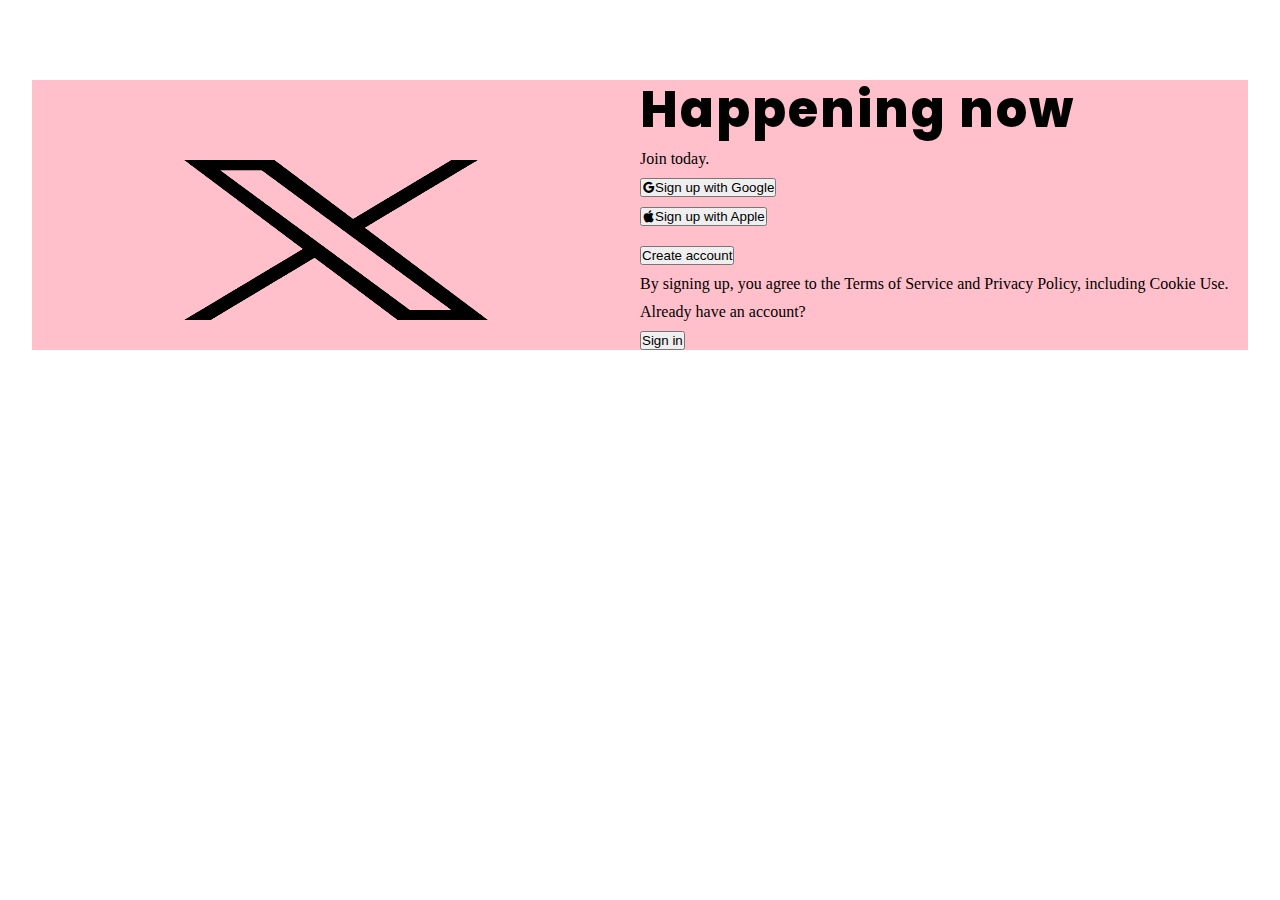
==== index.html @ 2c320eb1 "First Commit." ====
<!DOCTYPE html>
<html lang="en">
<head>
    <meta charset="UTF-8">
    <meta name="viewport" content="width=device-width, initial-scale=1.0">
    <link rel="stylesheet" href="/css/remixicon.css">
    <link rel="stylesheet" href="/css/style.css">
    <title>X Clone</title>
</head>
<body>

    <div class="x-part-and-sign-up">
        <div class="x-logo-div"><img class="x-logo-img" src="/images/x-logo-removebg-preview.png" alt=""></div>
        <div class="sign-up-part">
            <h1 class="page-head-text">Happening now</h1>
            <div class="">Join today.</div>
            <div><button><span><i class="ri-google-fill"></i></span>Sign up with Google</button></div>
            <div><button><span><i class="ri-apple-fill"></i></span>Sign up with Apple</button></div>
            <div></div>
            <div><button>Create account</button></div>
            <div>By signing up, you agree to the Terms of Service and Privacy Policy, including Cookie Use.</div>
            <div>Already have an account?</div>
            <div><button>Sign in</button></div>
        </div>
    </div>



    <script src="/app.js"></script>
</body>
</html>
---- css/style.css ----
@import url('https://fonts.googleapis.com/css2?family=Manrope:wght@200;300;400;500;600;700;800&display=swap');
@import url('https://fonts.googleapis.com/css2?family=Poppins:wght@100;200;300;400;500;600;700;800;900&display=swap');

*{
    margin: 0;
    padding: 0;
    box-sizing: border-box;
}

body {
    padding: 5em 2em 0 2em;
}
.page-head-text {
    font-family: 'Poppins', sans-serif;
    font-size: 50px;
    font-weight: 800;
    /* text-align: right; */
    line-height: 60px;
    letter-spacing: 2px;
    /* background-color: red; */
    /* margin-bottom: 1em; */
}

.x-part-and-sign-up {
    display: flex;
    /* gap: 30px; */
    width: 100%;
    background-color: pink;
    /* padding: 0 5em; */
}

.x-logo-div {
    display: flex;
    align-items: center;
    justify-content: center;
    padding-top: 5em;
    width: 50%;
    height: 240px;
}

.x-logo-img {
    width: 50%;
    height: 100%;
}

.sign-up-part {
    width: 50%;
    display: flex;
    flex-direction: column;
    gap: 10px;
}
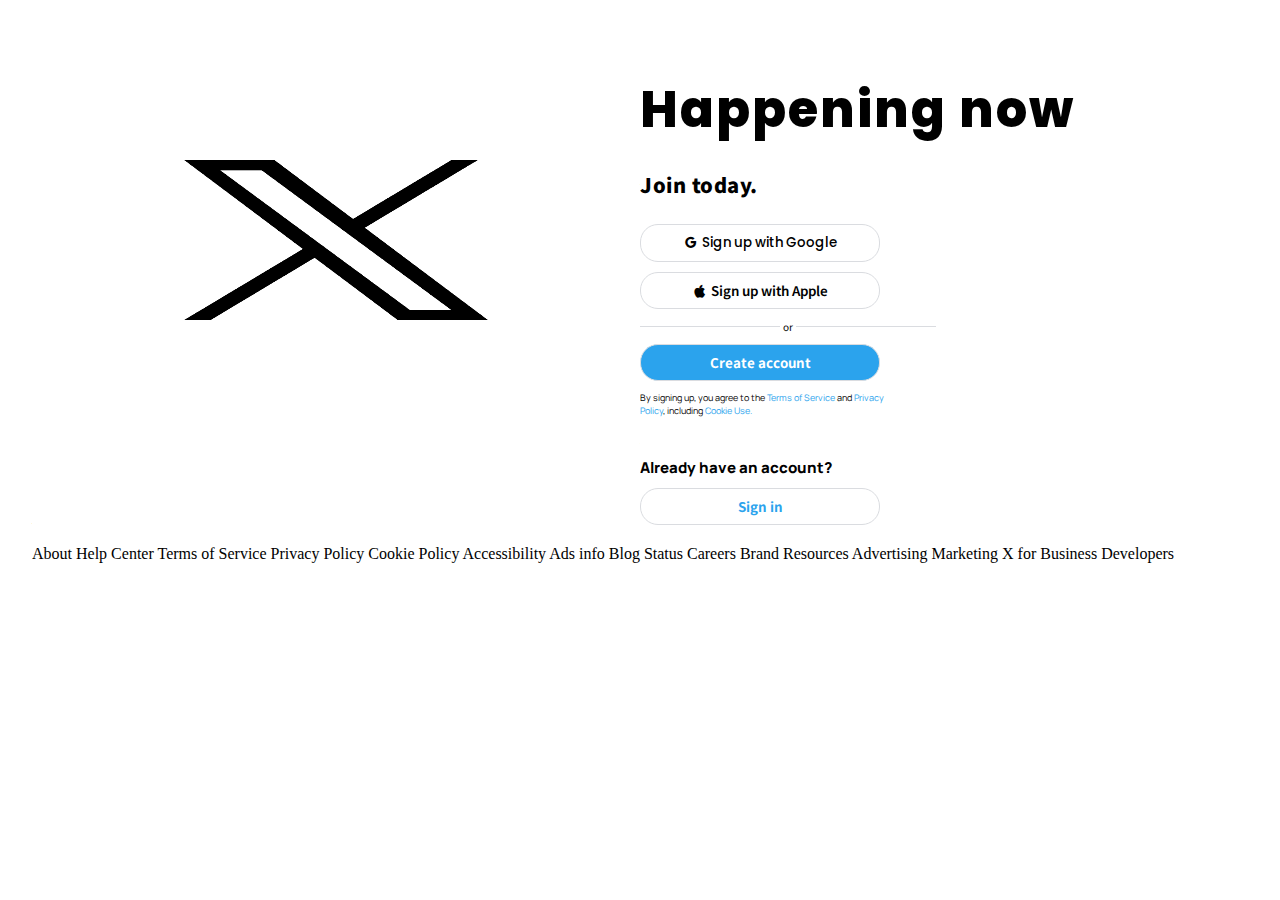
==== commit 0db20927: "Second Commit." ====
--- a/index.html
+++ b/index.html
@@ -13,16 +13,36 @@
         <div class="x-logo-div"><img class="x-logo-img" src="/images/x-logo-removebg-preview.png" alt=""></div>
         <div class="sign-up-part">
             <h1 class="page-head-text">Happening now</h1>
-            <div class="">Join today.</div>
-            <div><button><span><i class="ri-google-fill"></i></span>Sign up with Google</button></div>
-            <div><button><span><i class="ri-apple-fill"></i></span>Sign up with Apple</button></div>
-            <div></div>
-            <div><button>Create account</button></div>
-            <div>By signing up, you agree to the Terms of Service and Privacy Policy, including Cookie Use.</div>
-            <div>Already have an account?</div>
-            <div><button>Sign in</button></div>
+            <div class="join-today-text">Join today.</div>
+            <div><button class="welcome-page-btn" id="google-btn"><span class="wel-page-icon"><i class="ri-google-fill"></i></span>Sign up with Google</button></div>
+            <div><button class="welcome-page-btn" id="apple-btn"><span class="wel-page-icon"><i class="ri-apple-fill"></i></span>Sign up with Apple</button></div>
+            <div class="or-and-x-axis-line"><div class="x-axis-line"></div><span class="or-txt">or</span><div class="x-axis-line"></div></div>
+            <div><button class="welcome-page-btn" id="create-acc-btn">Create account</button></div>
+            <div class="terms-text">By signing up, you agree to the <span class="blue-span-text">Terms of Service</span> and <span class="blue-span-text">Privacy Policy</span>, including <span class="blue-span-text">Cookie Use.</span></div>
+            <div class="already-text">Already have an account?</div>
+            <div><button class="welcome-page-btn" id="sign-in-btn">Sign in</button></div>
         </div>
     </div>
+
+    <footer class="footer">
+    <div class="footer-list">
+        <span class="footer-items">About</span>
+        <span class="footer-items">Help Center</span>
+        <span class="footer-items">Terms of Service</span>
+        <span class="footer-items">Privacy Policy</span>
+        <span class="footer-items">Cookie Policy</span>
+        <span class="footer-items">Accessibility</span>
+        <span class="footer-items">Ads info</span>
+        <span class="footer-items">Blog</span>
+        <span class="footer-items">Status</span>
+        <span class="footer-items">Careers</span>
+        <span class="footer-items">Brand Resources</span>
+        <span class="footer-items">Advertising</span>
+        <span class="footer-items">Marketing</span>
+        <span class="footer-items">X for Business</span>
+        <span class="footer-items">Developers</span>
+    </div>
+</footer>
 
 
 
--- a/css/style.css
+++ b/css/style.css
@@ -1,5 +1,6 @@
 @import url('https://fonts.googleapis.com/css2?family=Manrope:wght@200;300;400;500;600;700;800&display=swap');
 @import url('https://fonts.googleapis.com/css2?family=Poppins:wght@100;200;300;400;500;600;700;800;900&display=swap');
+@import url('https://fonts.googleapis.com/css2?family=Noto+Sans+SC:wght@100;200;300;400;500;600;700;800;900&display=swap');
 
 *{
     margin: 0;
@@ -14,19 +15,15 @@
     font-family: 'Poppins', sans-serif;
     font-size: 50px;
     font-weight: 800;
-    /* text-align: right; */
     line-height: 60px;
     letter-spacing: 2px;
     /* background-color: red; */
-    /* margin-bottom: 1em; */
 }
 
 .x-part-and-sign-up {
     display: flex;
-    /* gap: 30px; */
     width: 100%;
-    background-color: pink;
-    /* padding: 0 5em; */
+    /* background-color: pink; */
 }
 
 .x-logo-div {
@@ -48,4 +45,91 @@
     display: flex;
     flex-direction: column;
     gap: 10px;
-}+    margin-bottom: 20px;
+}
+
+.join-today-text {
+    font-family: 'Noto Sans SC', sans-serif;
+    font-weight: 900;
+    font-size: 20px;
+    margin: 20px 0 15px 0;
+    letter-spacing: 0.5px;
+}
+
+.welcome-page-btn {
+    cursor: pointer;
+    font-family: 'Poppins', sans-serif;
+    font-weight: 500;
+    width: 18em;
+    padding: 8px 23px;
+    border: 1px solid #dadce0;
+    border-radius: 18px;
+    display: flex; 
+    justify-content: center;
+    align-items: center;
+    gap: 5px;
+    text-align: center;
+    background-color: transparent;
+}
+
+#google-btn:hover {
+    background-color: #eef5f9;
+    transition: all 0.3s ease-in-out ;
+}
+
+#apple-btn {
+    font-family: 'Noto Sans SC', sans-serif;
+    font-weight: 600;
+}
+
+#create-acc-btn {
+    font-weight: 700;
+    color: #ffffff;
+    background-color: #2ba3ed;
+    font-family: 'Noto Sans SC', sans-serif;
+}
+
+#sign-in-btn {
+    font-family: 'Noto Sans SC', sans-serif;
+    font-weight: 700;
+    color: #2ba3ed;
+}
+
+.or-and-x-axis-line {
+    font-family: 'Noto Sans SC', sans-serif;
+    font-size: 10px;
+    display: flex;
+    align-items: center;
+    /* justify-content: start; */
+    gap: 3px;
+}
+.x-axis-line {
+    width: 23%;
+    height: 1px;
+    background-color: #dadce0;
+  }
+
+.terms-text {
+    font-family: 'Manrope', sans-serif;
+    width: 30em;
+    font-size: 9px;
+    margin-bottom: 30px;
+}
+
+.already-text {
+    font-family: 'Manrope', sans-serif;
+    font-weight: 800;
+    font-size: 15px;
+}
+
+.blue-span-text {
+    color: #2ba3ed;
+}
+
+.footer-items {
+    
+}
+
+/* font-family: 'Manrope', sans-serif; */
+/* font-family: 'Poppins', sans-serif; */
+/* font-family: 'Noto Sans SC', sans-serif; */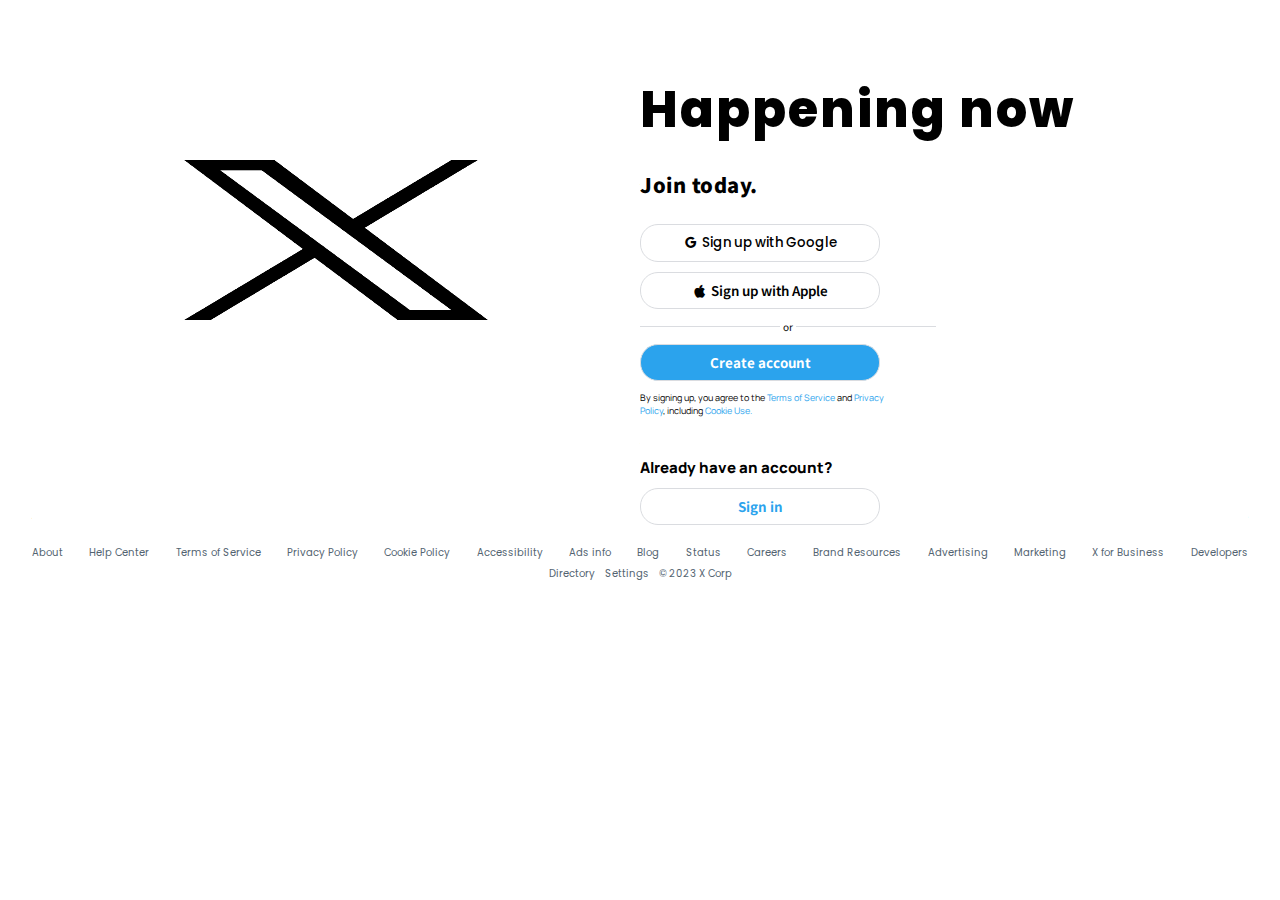
==== commit 7180e597: "Third Commit." ====
--- a/index.html
+++ b/index.html
@@ -25,7 +25,7 @@
     </div>
 
     <footer class="footer">
-    <div class="footer-list">
+    <div class="footer-list-i">
         <span class="footer-items">About</span>
         <span class="footer-items">Help Center</span>
         <span class="footer-items">Terms of Service</span>
@@ -42,6 +42,11 @@
         <span class="footer-items">X for Business</span>
         <span class="footer-items">Developers</span>
     </div>
+    <div class="footer-list-ii">
+        <span>Directory</span>
+        <span>Settings</span>
+        <span>© 2023 X Corp</span>
+    </div>
 </footer>
 
 
--- a/css/style.css
+++ b/css/style.css
@@ -126,8 +126,26 @@
     color: #2ba3ed;
 }
 
-.footer-items {
+/* .footer-items {
     
+} */
+
+.footer {
+    font-family: 'Poppins', sans-serif;
+    font-weight: 400;
+    font-size: 10px;
+    color: #536471;
+}
+.footer-list-i {
+    display: flex;
+    justify-content: space-between;
+    margin-bottom: 5px;
+}
+
+.footer-list-ii {
+    display: flex;
+    gap: 10px;
+    justify-content: center;
 }
 
 /* font-family: 'Manrope', sans-serif; */
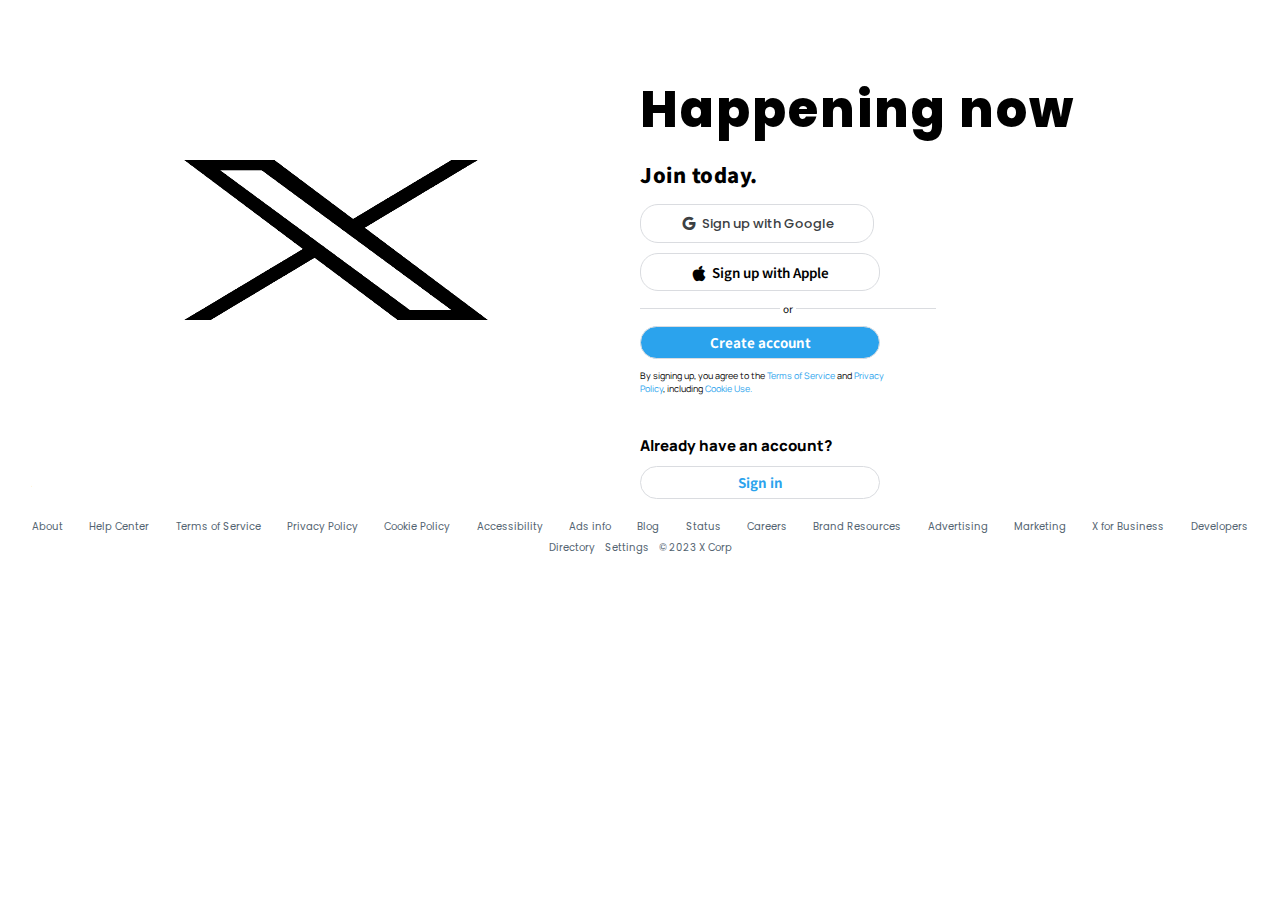
==== commit 5af640b1: "Sixth Commit." ====
--- a/index.html
+++ b/index.html
@@ -14,6 +14,7 @@
         <div class="sign-up-part">
             <h1 class="page-head-text">Happening now</h1>
             <div class="join-today-text">Join today.</div>
+            <form class="wel-page-form" action="">
             <div><button class="welcome-page-btn" id="google-btn"><span class="wel-page-icon"><i class="ri-google-fill"></i></span>Sign up with Google</button></div>
             <div><button class="welcome-page-btn" id="apple-btn"><span class="wel-page-icon"><i class="ri-apple-fill"></i></span>Sign up with Apple</button></div>
             <div class="or-and-x-axis-line"><div class="x-axis-line"></div><span class="or-txt">or</span><div class="x-axis-line"></div></div>
@@ -21,6 +22,7 @@
             <div class="terms-text">By signing up, you agree to the <span class="blue-span-text">Terms of Service</span> and <span class="blue-span-text">Privacy Policy</span>, including <span class="blue-span-text">Cookie Use.</span></div>
             <div class="already-text">Already have an account?</div>
             <div><button class="welcome-page-btn" id="sign-in-btn">Sign in</button></div>
+        </form>
         </div>
     </div>
 
--- a/css/style.css
+++ b/css/style.css
@@ -11,19 +11,19 @@
 body {
     padding: 5em 2em 0 2em;
 }
+
+
 .page-head-text {
     font-family: 'Poppins', sans-serif;
     font-size: 50px;
     font-weight: 800;
     line-height: 60px;
     letter-spacing: 2px;
-    /* background-color: red; */
 }
 
 .x-part-and-sign-up {
     display: flex;
     width: 100%;
-    /* background-color: pink; */
 }
 
 .x-logo-div {
@@ -42,10 +42,13 @@
 
 .sign-up-part {
     width: 50%;
+    margin-bottom: 20px;
+}
+
+.wel-page-form {
     display: flex;
     flex-direction: column;
     gap: 10px;
-    margin-bottom: 20px;
 }
 
 .join-today-text {
@@ -61,7 +64,7 @@
     font-family: 'Poppins', sans-serif;
     font-weight: 500;
     width: 18em;
-    padding: 8px 23px;
+    padding: 6px 23px;
     border: 1px solid #dadce0;
     border-radius: 18px;
     display: flex; 
@@ -70,6 +73,15 @@
     gap: 5px;
     text-align: center;
     background-color: transparent;
+}
+
+.wel-page-icon {
+    font-size: 16px;
+}
+
+#google-btn {
+    color: #3c4043;
+    font-size: 13px;
 }
 
 #google-btn:hover {
@@ -100,14 +112,14 @@
     font-size: 10px;
     display: flex;
     align-items: center;
-    /* justify-content: start; */
     gap: 3px;
 }
+
 .x-axis-line {
     width: 23%;
     height: 1px;
     background-color: #dadce0;
-  }
+}
 
 .terms-text {
     font-family: 'Manrope', sans-serif;
@@ -126,16 +138,14 @@
     color: #2ba3ed;
 }
 
-/* .footer-items {
-    
-} */
-
 .footer {
     font-family: 'Poppins', sans-serif;
     font-weight: 400;
     font-size: 10px;
     color: #536471;
+    margin-bottom: 5px;
 }
+
 .footer-list-i {
     display: flex;
     justify-content: space-between;
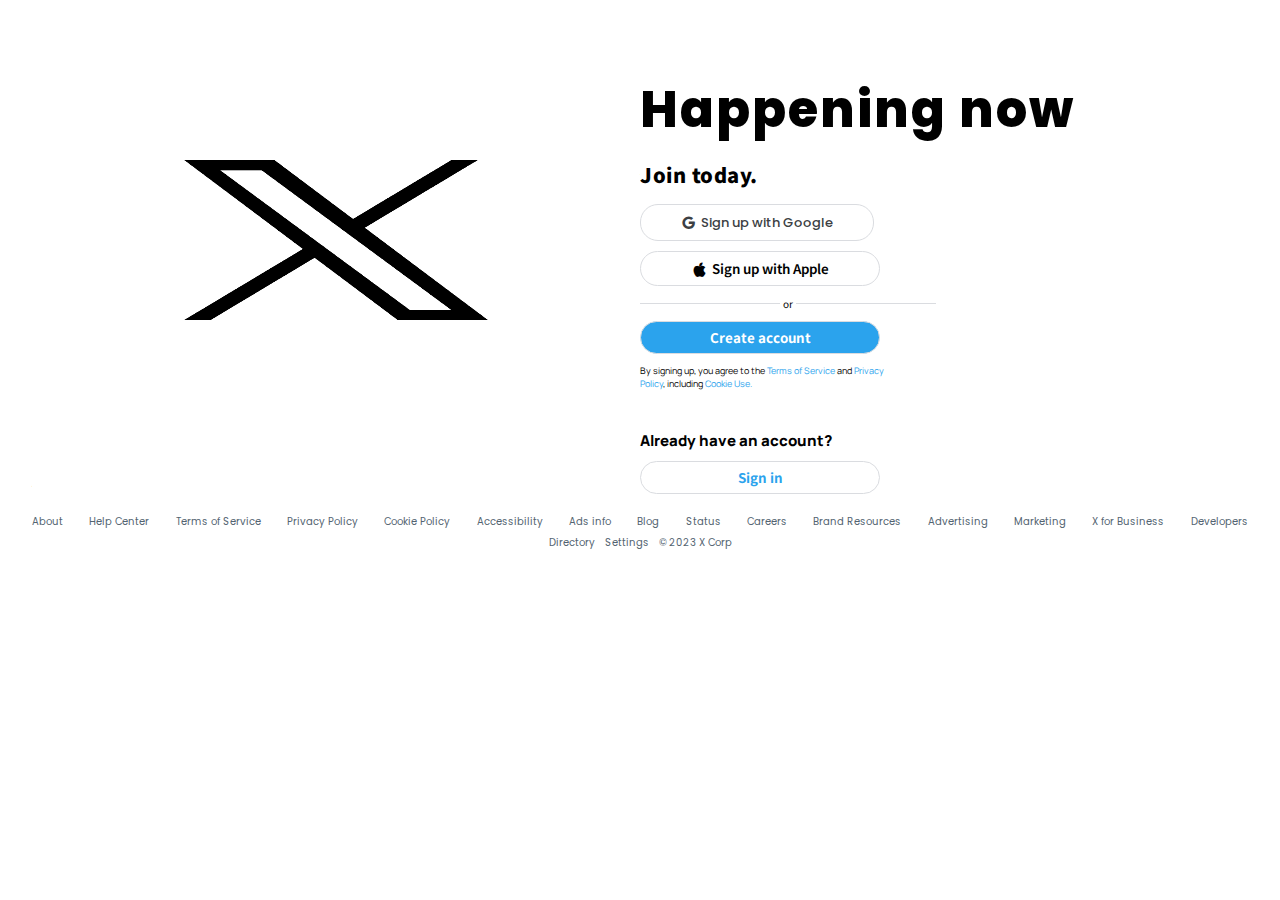
==== commit c7f968fd: "Seventh Commit." ====
--- a/index.html
+++ b/index.html
@@ -28,21 +28,21 @@
 
     <footer class="footer">
     <div class="footer-list-i">
-        <span class="footer-items">About</span>
-        <span class="footer-items">Help Center</span>
-        <span class="footer-items">Terms of Service</span>
-        <span class="footer-items">Privacy Policy</span>
-        <span class="footer-items">Cookie Policy</span>
-        <span class="footer-items">Accessibility</span>
-        <span class="footer-items">Ads info</span>
-        <span class="footer-items">Blog</span>
-        <span class="footer-items">Status</span>
-        <span class="footer-items">Careers</span>
-        <span class="footer-items">Brand Resources</span>
-        <span class="footer-items">Advertising</span>
-        <span class="footer-items">Marketing</span>
-        <span class="footer-items">X for Business</span>
-        <span class="footer-items">Developers</span>
+        <span>About</span>
+        <span>Help Center</span>
+        <span>Terms of Service</span>
+        <span>Privacy Policy</span>
+        <span>Cookie Policy</span>
+        <span>Accessibility</span>
+        <span>Ads info</span>
+        <span>Blog</span>
+        <span>Status</span>
+        <span>Careers</span>
+        <span>Brand Resources</span>
+        <span>Advertising</span>
+        <span>Marketing</span>
+        <span>X for Business</span>
+        <span>Developers</span>
     </div>
     <div class="footer-list-ii">
         <span>Directory</span>
--- a/css/style.css
+++ b/css/style.css
@@ -76,7 +76,7 @@
 }
 
 .wel-page-icon {
-    font-size: 16px;
+    font-size: 15px;
 }
 
 #google-btn {
